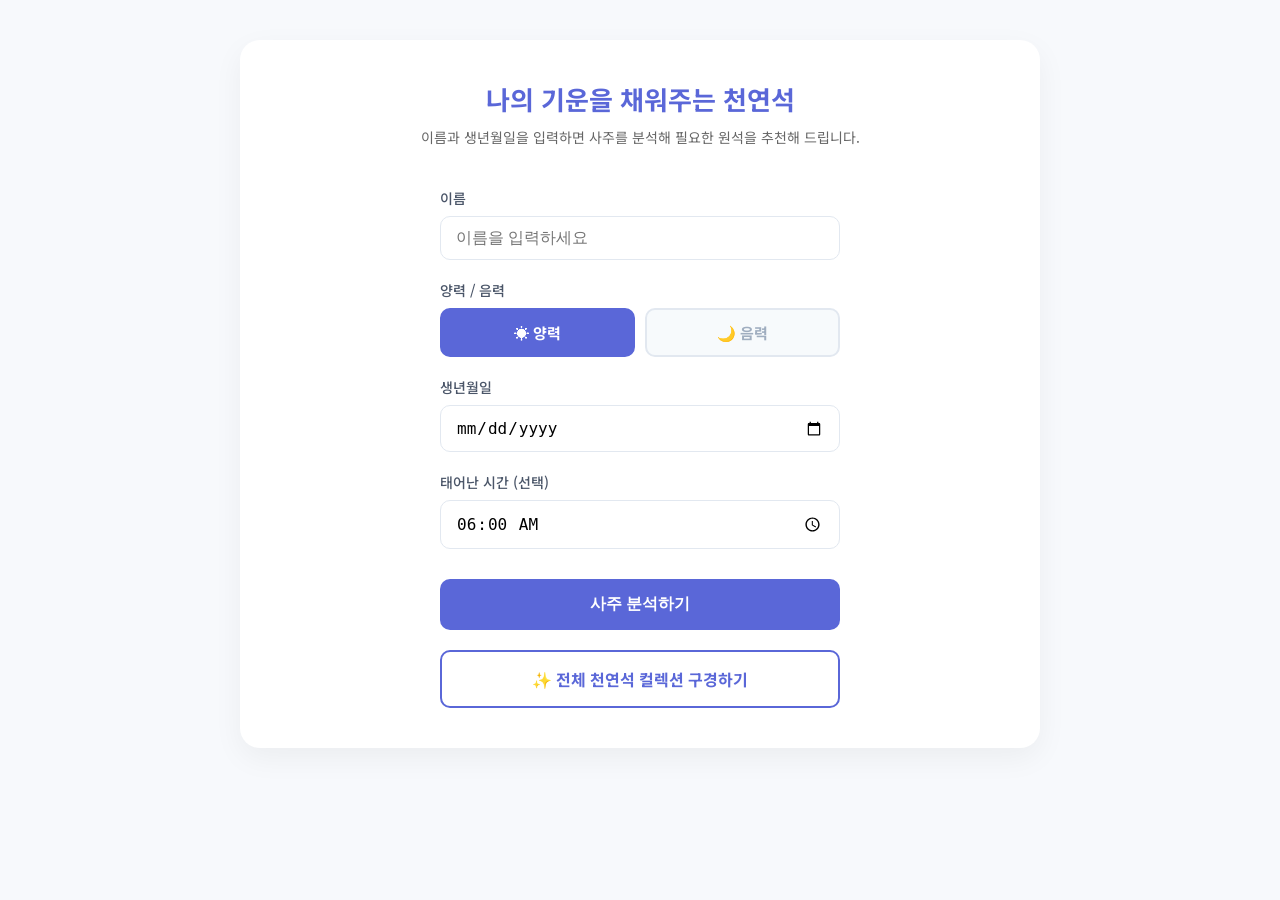
==== index.html @ ecd4c7a5 "Add solar/lunar toggle and set default AM time" ====
<!DOCTYPE html>
<html lang="ko">
<head>
    <meta charset="UTF-8">
    <meta name="viewport" content="width=device-width, initial-scale=1.0">
    <title>사주 기반 천연석 추천</title>
    <!-- 디자인(CSS) 파일 연결 -->
    <link rel="stylesheet" href="style.css">
    <!-- 구글 폰트 연결: 깔끔하고 굵기가 다양한 'Noto Sans KR' 사용 -->
    <link href="https://fonts.googleapis.com/css2?family=Noto+Sans+KR:wght@300;400;500;700;900&display=swap" rel="stylesheet">
</head>
<body>
    <div class="container">
        <!-- 웹사이트 제목 영역 -->
        <header>
            <h1>나의 기운을 채워주는 천연석</h1>
            <p>이름과 생년월일을 입력하면 사주를 분석해 필요한 원석을 추천해 드립니다.</p>
        </header>

        <!-- 정보 입력 폼 -->
        <main>
            <form id="saju-form" class="input-form">
                <!-- 이름 입력칸 추가 -->
                <div class="form-group">
                    <label for="user-name">이름</label>
                    <input type="text" id="user-name" placeholder="이름을 입력하세요" required>
                </div>
                <div class="form-group">
                    <label>양력 / 음력</label>
                    <!-- 양력/음력 선택 토글 버튼 -->
                    <div class="calendar-toggle">
                        <button type="button" id="btn-solar" class="toggle-btn active" onclick="setCalendar('solar')">☀️ 양력</button>
                        <button type="button" id="btn-lunar" class="toggle-btn" onclick="setCalendar('lunar')">🌙 음력</button>
                    </div>
                    <input type="hidden" id="calendar-type" value="solar">
                </div>
                <div class="form-group">
                    <label for="birth-date">생년월일</label>
                    <input type="date" id="birth-date" required>
                </div>
                <div class="form-group">
                    <label for="birth-time">태어난 시간 (선택)</label>
                    <!-- value="06:00" 으로 오전이 기본값으로 자동 설정됩니다 -->
                    <input type="time" id="birth-time" value="06:00">
                </div>
                <button type="submit" class="submit-btn">사주 분석하기</button>
                <!-- 새로 추가된 전체 갤러리 이동 버튼 -->
                <a href="stones.html" class="gallery-link-btn">✨ 전체 천연석 컬렉션 구경하기</a>
            </form>

            <!-- 결과가 표시될 화면 -->
            <div id="result-section" class="result-section hidden">
                
                <!-- 상세 결과 제목 -->
                <div class="result-header">
                    <span class="result-label">RESULT</span>
                    <h2 id="result-title">이상학님의 오행 결과</h2>
                    <!-- 양력/음력, 생년월일, 시간 정보가 여기에 표시됩니다 -->
                    <p id="result-sub-info" style="margin-top: 6px; font-size: 14px; color: #718096; font-weight: 500;"></p>
                </div>

                <!-- 사주 4기둥 카드 영역 -->
                <div class="pillars-container">
                    <!-- 년주 카드 -->
                    <div class="pillar-card">
                        <div class="pillar-title">년주</div>
                        <div class="pillar-hanja">
                            <span class="big-text" id="year-kr">기미</span>
                            <span class="small-text" id="year-hj">己未</span>
                        </div>
                        <div class="pillar-desc" id="year-desc">음 토(土) / 양띠</div>
                        <div class="badges">
                            <span class="badge stem-badge" id="year-stem-badge">천간 토(土)</span>
                            <span class="badge branch-badge" id="year-branch-badge">지지 토(土)</span>
                        </div>
                    </div>
                    
                    <!-- 월주 카드 -->
                    <div class="pillar-card">
                        <div class="pillar-title">월주</div>
                        <div class="pillar-hanja">
                            <span class="big-text" id="month-kr">임신</span>
                            <span class="small-text" id="month-hj">壬申</span>
                        </div>
                        <div class="pillar-desc" id="month-desc">양 수(水) / 원숭이띠</div>
                        <div class="badges">
                            <span class="badge stem-badge" id="month-stem-badge">천간 수(水)</span>
                            <span class="badge branch-badge" id="month-branch-badge">지지 금(金)</span>
                        </div>
                    </div>

                    <!-- 일주 카드 -->
                    <div class="pillar-card">
                        <div class="pillar-title">일주</div>
                        <div class="pillar-hanja">
                            <span class="big-text" id="day-kr">갑인</span>
                            <span class="small-text" id="day-hj">甲寅</span>
                        </div>
                        <div class="pillar-desc" id="day-desc">양 목(木) / 호랑이띠</div>
                        <div class="badges">
                            <span class="badge stem-badge" id="day-stem-badge">천간 목(木)</span>
                            <span class="badge branch-badge" id="day-branch-badge">지지 목(木)</span>
                        </div>
                    </div>

                    <!-- 시주 카드 -->
                    <div class="pillar-card">
                        <div class="pillar-title">시주</div>
                        <div class="pillar-hanja">
                            <span class="big-text" id="hour-kr">병인</span>
                            <span class="small-text" id="hour-hj">丙寅</span>
                        </div>
                        <div class="pillar-desc" id="hour-desc">양 화(火) / 호랑이띠</div>
                        <div class="badges">
                            <span class="badge stem-badge" id="hour-stem-badge">천간 화(火)</span>
                            <span class="badge branch-badge" id="hour-branch-badge">지지 목(木)</span>
                        </div>
                    </div>
                </div>

                <!-- 오행 분포 그래프 영역 -->
                <div class="element-distribution">
                    <h3>오행 분포</h3>
                    
                    <div class="chart-row">
                        <span class="element-label">목(木)</span>
                        <div class="bar-container">
                            <div class="bar bar-wood" id="bar-wood" style="width: 60%;"></div>
                        </div>
                        <span class="element-count" id="count-wood">3</span>
                    </div>

                    <div class="chart-row">
                        <span class="element-label">화(火)</span>
                        <div class="bar-container">
                            <div class="bar bar-fire" id="bar-fire" style="width: 20%;"></div>
                        </div>
                        <span class="element-count" id="count-fire">1</span>
                    </div>

                    <div class="chart-row">
                        <span class="element-label">토(土)</span>
                        <div class="bar-container">
                            <div class="bar bar-earth" id="bar-earth" style="width: 40%;"></div>
                        </div>
                        <span class="element-count" id="count-earth">2</span>
                    </div>

                    <div class="chart-row">
                        <span class="element-label">금(金)</span>
                        <div class="bar-container">
                            <div class="bar bar-metal" id="bar-metal" style="width: 20%;"></div>
                        </div>
                        <span class="element-count" id="count-metal">1</span>
                    </div>

                    <div class="chart-row">
                        <span class="element-label">수(水)</span>
                        <div class="bar-container">
                            <div class="bar bar-water" id="bar-water" style="width: 20%;"></div>
                        </div>
                        <span class="element-count" id="count-water">1</span>
                    </div>
                </div>

                <!-- 사주 총평 영역 -->
                <div class="saju-overall">
                    <h3 class="section-title">나의 사주 총평</h3>
                    <div class="text-box">
                        <p id="saju-overall-text">여기에 사주 총평이 표시됩니다.</p>
                    </div>
                </div>

                <!-- 올해의 운세 4가지 영역 -->
                <div class="yearly-fortune">
                    <h3 class="section-title">2026년 올해의 운세 상세 풀이</h3>
                    <div class="fortune-cards-grid">
                        <div class="fortune-card">
                            <h4 class="color-general">종합운</h4>
                            <p id="fortune-general-text">여기에 종합운이 표시됩니다.</p>
                        </div>
                        <div class="fortune-card">
                            <h4 class="color-wealth">재물운</h4>
                            <p id="fortune-wealth-text">여기에 재물운이 표시됩니다.</p>
                        </div>
                        <div class="fortune-card">
                            <h4 class="color-business">사업/직장운</h4>
                            <p id="fortune-business-text">여기에 사업운이 표시됩니다.</p>
                        </div>
                        <div class="fortune-card">
                            <h4 class="color-love">연애/대인운</h4>
                            <p id="fortune-love-text">여기에 연애운이 표시됩니다.</p>
                        </div>
                    </div>
                </div>

                <h3 class="section-title" style="margin-top: 40px;">맞춤 천연석 추천</h3>
                <div class="element-result">
                    <p id="element-text">여기에 분석 결과가 표시됩니다.</p>
                </div>
                <!-- 동적으로 천연석 카드들이 삽입될 컨테이너 -->
                <div id="recommended-stones-container" class="gallery-grid" style="margin-top: 20px;">
                    <!-- 자바스크립트가 개별 원석 카드를 이곳에 생성합니다 -->
                </div>
                <button id="reset-btn" class="reset-btn">다시 하기</button>
            </div>
        </main>
    </div>
    
    <script src="script.js"></script>
</body>
</html>
---- style.css ----
/* 전체 화면 기본 설정 */
* { box-sizing: border-box; margin: 0; padding: 0; }
body {
    font-family: 'Noto Sans KR', sans-serif;
    background-color: #f7f9fc;
    color: #333;
    display: flex;
    justify-content: center;
    align-items: flex-start; /* 화면이 길어지므로 위에서부터 시작하도록 설정 */
    padding: 40px 20px;
    min-height: 100vh;
}

/* 메인 박스 (카드 4개가 들어가야 하므로 너비를 800px로 넓힘) */
.container {
    background-color: #ffffff;
    width: 100%;
    max-width: 800px; 
    padding: 40px;
    border-radius: 20px;
    box-shadow: 0 10px 30px rgba(0, 0, 0, 0.05);
}

header h1 { font-size: 26px; color: #5a67d8; margin-bottom: 10px; text-align: center; }
header p { font-size: 14px; color: #666; margin-bottom: 40px; text-align: center; line-height: 1.5; }

/* 처음 나오는 입력 폼 설정 (입력칸은 가운데 정렬) */
.input-form { max-width: 400px; margin: 0 auto; display: flex; flex-direction: column; gap: 20px; }
.form-group { display: flex; flex-direction: column; text-align: left; }
.form-group label { font-size: 14px; font-weight: 500; margin-bottom: 8px; color: #4a5568; }
.form-group input { padding: 12px 15px; font-size: 16px; border: 1px solid #e2e8f0; border-radius: 10px; outline: none; transition: border-color 0.3s; }
.form-group input:focus { border-color: #5a67d8; }
.submit-btn { background-color: #5a67d8; color: white; border: none; padding: 15px; font-size: 16px; font-weight: 700; border-radius: 10px; cursor: pointer; transition: 0.3s; margin-top: 10px; }
.submit-btn:hover { background-color: #4c51bf; }

/* 양력/음력 토글 버튼 디자인 */
.calendar-toggle { display: flex; gap: 10px; }
.toggle-btn { flex: 1; padding: 12px; font-size: 15px; font-weight: 700; border-radius: 10px; cursor: pointer; transition: 0.25s; border: 2px solid #e2e8f0; background-color: #f7fafc; color: #a0aec0; font-family: 'Noto Sans KR', sans-serif; }
.toggle-btn.active { background-color: #5a67d8; color: white; border-color: #5a67d8; }
.toggle-btn:hover:not(.active) { border-color: #5a67d8; color: #5a67d8; }

/* 갤러리로 이동하는 링크 버튼 디자인 */
.gallery-link-btn { background-color: #ffffff; color: #5a67d8; border: 2px solid #5a67d8; padding: 15px; font-size: 16px; font-weight: 700; border-radius: 10px; cursor: pointer; transition: 0.3s; text-align: center; text-decoration: none; display: block; }
.gallery-link-btn:hover { background-color: #ebf4ff; }

.hidden { display: none !important; }
.result-section { margin-top: 20px; animation: fadeIn 0.5s ease-out; }

/* 결과 화면 제목 스타일 (예: "RESULT 이상학님의 오행 결과") */
.result-header { margin-bottom: 30px; }
.result-label { display: inline-block; font-size: 12px; font-weight: 700; color: #d69e2e; margin-bottom: 5px; }
#result-title { font-size: 24px; font-weight: 900; color: #2d3748; }

/* 사주 4기둥 나란히 정렬 */
.pillars-container {
    display: flex;
    gap: 15px;
    margin-bottom: 40px;
}

/* 각 기둥 카드 한 장의 디자인 */
.pillar-card {
    flex: 1; /* 4장이 모두 동일한 너비를 가짐 */
    border: 1px solid #e2e8f0;
    border-radius: 10px;
    padding: 20px;
    background-color: #ffffff;
    box-shadow: 0 4px 6px rgba(0,0,0,0.02);
}
.pillar-title { font-size: 13px; font-weight: 700; color: #718096; margin-bottom: 15px; }
.pillar-hanja { margin-bottom: 15px; display: flex; align-items: baseline; gap: 5px; }
.pillar-hanja .big-text { font-size: 32px; font-weight: 900; color: #1a202c; }
.pillar-hanja .small-text { font-size: 14px; font-weight: 700; color: #718096; }
.pillar-desc { font-size: 14px; color: #4a5568; margin-bottom: 20px; }

/* 천간/지지 둥근 뱃지 모양 */
.badges { display: flex; flex-direction: column; gap: 8px; }
.badge { display: inline-block; padding: 6px 12px; border-radius: 20px; font-size: 12px; font-weight: 700; color: white; width: fit-content; }

/* 오행 분포 그래프 전체 영역 */
.element-distribution { margin-bottom: 40px; }
.element-distribution h3 { font-size: 18px; font-weight: 900; color: #2d3748; margin-bottom: 20px; border-bottom: 2px solid #edf2f7; padding-bottom: 10px; }
.chart-row { display: flex; align-items: center; margin-bottom: 12px; gap: 15px; }
.element-label { font-size: 15px; font-weight: 700; color: #4a5568; width: 45px; }
.bar-container { flex: 1; background-color: #edf2f7; height: 16px; border-radius: 10px; overflow: hidden; }
.bar { height: 100%; border-radius: 10px; transition: width 1s ease-out; }
.element-count { font-size: 15px; font-weight: 700; color: #2d3748; width: 20px; text-align: right; }

/* 기운(오행)에 따른 전용 색상 설정 */
.bg-wood, .bar-wood { background-color: #38a169 !important; } /* 나무(목): 초록 */
.bg-fire, .bar-fire { background-color: #e53e3e !important; } /* 불(화): 빨강 */
.bg-earth, .bar-earth { background-color: #d69e2e !important; } /* 흙(토): 황갈색 */
.bg-metal, .bar-metal { background-color: #a0aec0 !important; } /* 쇠(금): 회색 */
.bg-water, .bar-water { background-color: #3182ce !important; } /* 물(수): 파랑 */

/* 천연석 추천 섹션 설정 */
.recommend-title, .section-title { font-size: 20px; font-weight: 900; color: #2d3748; margin-bottom: 20px; border-bottom: 2px solid #edf2f7; padding-bottom: 10px; text-align: left; }
.element-result { background-color: #e6fffa; padding: 15px; border-radius: 10px; margin-bottom: 25px; color: #2c7a7b; font-size: 16px; font-weight: 700; }
.stone-card { background-color: #f7fafc; border-radius: 15px; padding: 20px; margin-bottom: 20px; border: 1px solid #edf2f7; text-align: center; }
.stone-image-placeholder, .bracelet-image-placeholder { width: 100%; height: 300px; background-color: #e2e8f0; border-radius: 10px; margin-bottom: 15px; background-size: cover; background-position: center; transition: opacity 0.2s, transform 0.2s; }
/* 이미지 링크 래퍼: 클릭 가능한 영역으로 표시 */
.stone-image-link { display: block; cursor: pointer; border-radius: 10px; overflow: hidden; }
.stone-image-link:hover .stone-image-placeholder,
.stone-image-link:hover .bracelet-image-placeholder { opacity: 0.85; transform: scale(1.02); }
.stone-card h3 { font-size: 22px; color: #5a67d8; margin-bottom: 10px; }
.stone-card p { font-size: 15px; color: #4a5568; line-height: 1.6; }

/* 새로 추가된 긴 텍스트 영역 공통 스타일 */
.text-box { background-color: #f7fafc; border: 1px solid #edf2f7; border-radius: 15px; padding: 30px; text-align: left; margin-bottom: 30px; }
.text-box p { font-size: 16px; color: #4a5568; line-height: 1.8; white-space: pre-wrap; }

/* 올해의 운세 카드 그리드 (컴퓨터에서는 2칸씩) */
.fortune-cards-grid { display: grid; grid-template-columns: 1fr 1fr; gap: 20px; margin-bottom: 40px; }
.fortune-card { background-color: #ffffff; border: 1px solid #e2e8f0; border-radius: 15px; padding: 25px; box-shadow: 0 4px 6px rgba(0,0,0,0.02); text-align: left; }
.fortune-card h4 { font-size: 18px; font-weight: 900; margin-bottom: 15px; }
.fortune-card p { font-size: 15px; color: #4a5568; line-height: 1.7; white-space: pre-wrap; }

/* 운세별 포인트 색상 */
.color-general { color: #5a67d8; }
.color-wealth { color: #d69e2e; }
.color-business { color: #38a169; }
.color-love { color: #e53e3e; }

/* 원석 심층 분석 영역 */
.stone-short-desc { margin-bottom: 20px; }
.stone-long-desc { background-color: #ffffff; border: 1px solid #e2e8f0; border-radius: 10px; padding: 20px; text-align: left; margin-top: 20px; }
.stone-long-desc h4 { font-size: 16px; font-weight: 700; color: #2d3748; margin-bottom: 10px; }
.stone-long-desc p { font-size: 15px; color: #4a5568; line-height: 1.7; white-space: pre-wrap; }

/* 전체 갤러리 페이지 전용 레이아웃 */
.gallery-container { max-width: 1000px; text-align: center; }
.gallery-grid { display: grid; grid-template-columns: repeat(auto-fit, minmax(300px, 1fr)); gap: 30px; margin-top: 40px; }

.reset-btn { background-color: transparent; color: #a0aec0; border: 1px solid #e2e8f0; padding: 10px 20px; font-size: 14px; border-radius: 8px; cursor: pointer; transition: 0.3s; display: block; margin: 0 auto; margin-top: 40px; }
.reset-btn:hover { color: #4a5568; border-color: #cbd5e0; }

@keyframes fadeIn { from { opacity: 0; transform: translateY(10px); } to { opacity: 1; transform: translateY(0); } }

/* 스마트폰과 같은 작은 화면(600px 이하)에 접속했을 때의 반응형 디자인 */
@media (max-width: 600px) {
    /* 4기둥 카드를 가로가 아닌 세로로 길게 정렬 */
    .pillars-container { flex-direction: column; } 
    /* 운세 카드 4개도 세로로 1줄씩 길게 정렬 */
    .fortune-cards-grid { grid-template-columns: 1fr; }
    .container { padding: 20px; }
    .stone-image-placeholder, .bracelet-image-placeholder { height: 200px; }
}
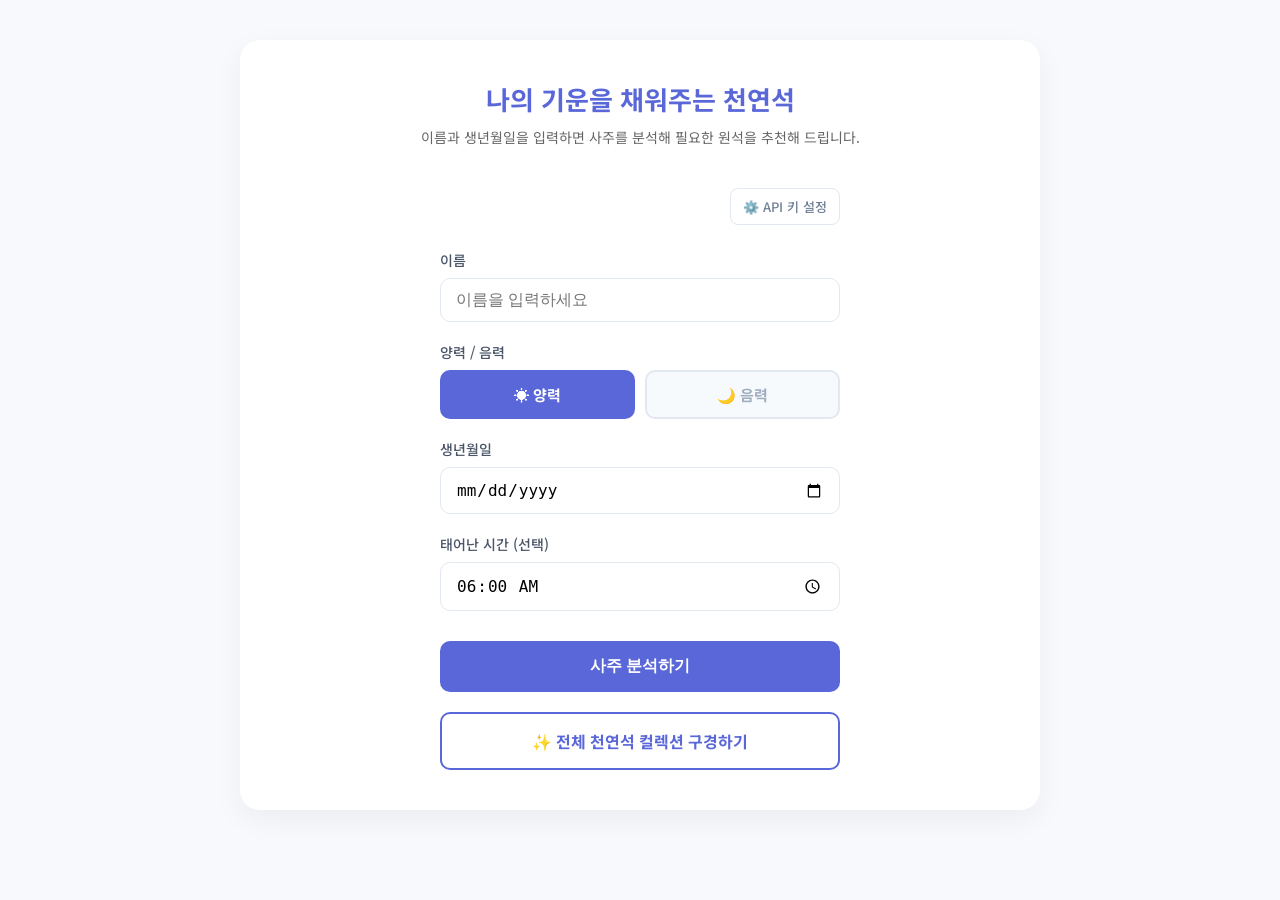
==== commit 06e982c4: "feat: 한국천문연구원 음양력 OpenAPI 연동 및 .env 설정 파일 연동 추가" ====
--- a/index.html
+++ b/index.html
@@ -20,6 +20,10 @@
         <!-- 정보 입력 폼 -->
         <main>
             <form id="saju-form" class="input-form">
+                <!-- API 키 설정 버튼 -->
+                <div class="api-settings-container" style="text-align: right; margin-bottom: 5px;">
+                    <button type="button" id="btn-api-settings" class="api-settings-btn">⚙️ API 키 설정</button>
+                </div>
                 <!-- 이름 입력칸 추가 -->
                 <div class="form-group">
                     <label for="user-name">이름</label>
@@ -207,6 +211,23 @@
         </main>
     </div>
     
+    <!-- API 키 설정을 위한 모달 창 -->
+    <div id="api-modal" class="modal">
+        <div class="modal-content">
+            <span class="close-modal" id="close-api-modal">&times;</span>
+            <h3>공공데이터 API 설정</h3>
+            <p class="modal-desc">음력 생년월일 변환에 필요한 한국천문연구원 API 서비스 키(Service Key)를 입력해주세요.</p>
+            <div class="form-group" style="margin-bottom: 20px;">
+                <label for="api-key-input" style="font-size: 13px; font-weight: 500; color: #4a5568; display: block; margin-bottom: 8px;">서비스 키 (인증키)</label>
+                <input type="password" id="api-key-input" placeholder="발급받은 인증키를 입력하세요" style="width: 100%; padding: 12px; font-size: 14px; border: 1px solid #e2e8f0; border-radius: 8px; outline: none;">
+            </div>
+            <div class="modal-buttons">
+                <button type="button" id="save-api-key-btn" class="modal-btn save-btn">저장하기</button>
+                <button type="button" id="delete-api-key-btn" class="modal-btn delete-btn">삭제</button>
+            </div>
+        </div>
+    </div>
+
     <script src="script.js"></script>
 </body>
 </html>
--- a/style.css
+++ b/style.css
@@ -145,3 +145,115 @@
     .container { padding: 20px; }
     .stone-image-placeholder, .bracelet-image-placeholder { height: 200px; }
 }
+
+/* API 설정 버튼 */
+.api-settings-btn {
+    background-color: transparent;
+    color: #718096;
+    border: 1px solid #e2e8f0;
+    padding: 8px 12px;
+    font-size: 13px;
+    font-weight: 500;
+    border-radius: 8px;
+    cursor: pointer;
+    transition: 0.3s;
+    font-family: 'Noto Sans KR', sans-serif;
+}
+.api-settings-btn:hover {
+    color: #4a5568;
+    border-color: #cbd5e0;
+    background-color: #f7fafc;
+}
+
+/* API 설정 모달 스타일 */
+.modal {
+    position: fixed;
+    z-index: 1000;
+    left: 0;
+    top: 0;
+    width: 100%;
+    height: 100%;
+    overflow: auto;
+    background-color: rgba(0, 0, 0, 0.4);
+    display: flex;
+    justify-content: center;
+    align-items: center;
+    opacity: 0;
+    pointer-events: none;
+    transition: opacity 0.3s ease;
+}
+.modal.show {
+    opacity: 1;
+    pointer-events: auto;
+}
+.modal-content {
+    background-color: #ffffff;
+    padding: 30px;
+    border-radius: 15px;
+    width: 90%;
+    max-width: 450px;
+    box-shadow: 0 10px 25px rgba(0, 0, 0, 0.1);
+    position: relative;
+    animation: modalSlideUp 0.3s ease-out;
+}
+@keyframes modalSlideUp {
+    from { transform: translateY(20px); opacity: 0; }
+    to { transform: translateY(0); opacity: 1; }
+}
+.close-modal {
+    position: absolute;
+    right: 20px;
+    top: 15px;
+    font-size: 24px;
+    font-weight: bold;
+    color: #a0aec0;
+    cursor: pointer;
+    transition: color 0.2s;
+}
+.close-modal:hover {
+    color: #4a5568;
+}
+.modal h3 {
+    font-size: 18px;
+    color: #2d3748;
+    margin-bottom: 8px;
+    font-weight: 700;
+}
+.modal-desc {
+    font-size: 13px;
+    color: #718096;
+    margin-bottom: 20px;
+    line-height: 1.5;
+}
+.modal-buttons {
+    display: flex;
+    gap: 10px;
+    margin-top: 20px;
+}
+.modal-btn {
+    flex: 1;
+    padding: 12px;
+    font-size: 14px;
+    font-weight: 700;
+    border-radius: 8px;
+    cursor: pointer;
+    transition: 0.2s;
+    border: none;
+    font-family: 'Noto Sans KR', sans-serif;
+}
+.save-btn {
+    background-color: #5a67d8;
+    color: white;
+}
+.save-btn:hover {
+    background-color: #4c51bf;
+}
+.delete-btn {
+    background-color: #f7fafc;
+    color: #e53e3e;
+    border: 1px solid #fed7d7;
+}
+.delete-btn:hover {
+    background-color: #fff5f5;
+}
+
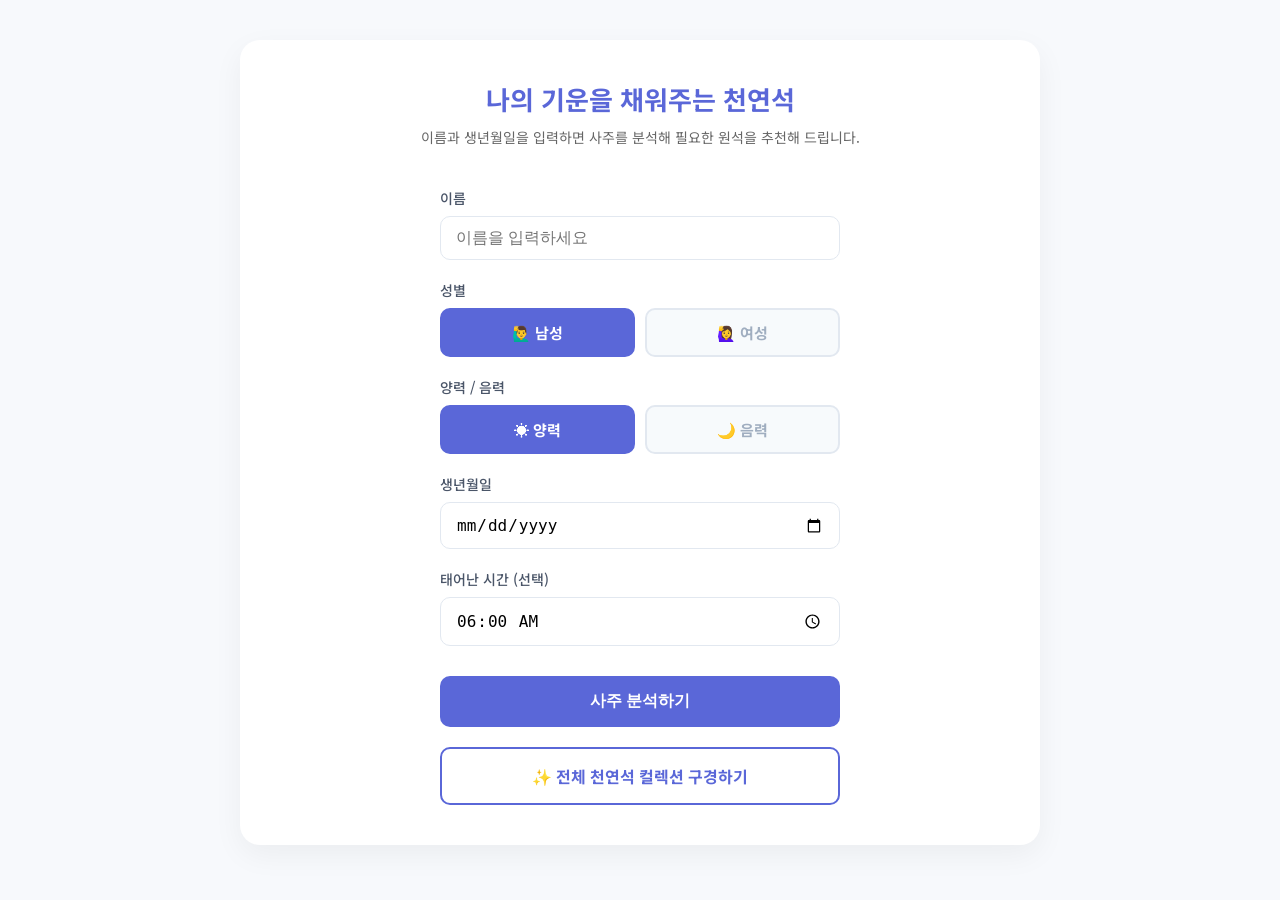
==== commit 1b403b4a: "feat & docs: 성별 연동 및 API XML 뷰어 추가, sagu_plan.md 최종 기획 설계서 생성" ====
--- a/index.html
+++ b/index.html
@@ -20,14 +20,19 @@
         <!-- 정보 입력 폼 -->
         <main>
             <form id="saju-form" class="input-form">
-                <!-- API 키 설정 버튼 -->
-                <div class="api-settings-container" style="text-align: right; margin-bottom: 5px;">
-                    <button type="button" id="btn-api-settings" class="api-settings-btn">⚙️ API 키 설정</button>
-                </div>
                 <!-- 이름 입력칸 추가 -->
                 <div class="form-group">
                     <label for="user-name">이름</label>
                     <input type="text" id="user-name" placeholder="이름을 입력하세요" required>
+                </div>
+                <!-- 성별 선택 UI 추가 -->
+                <div class="form-group">
+                    <label>성별</label>
+                    <div class="gender-toggle" style="display: flex; gap: 10px;">
+                        <button type="button" id="btn-male" class="toggle-btn active" onclick="setGender('male')">🙋‍♂️ 남성</button>
+                        <button type="button" id="btn-female" class="toggle-btn" onclick="setGender('female')">🙋‍♀️ 여성</button>
+                    </div>
+                    <input type="hidden" id="user-gender" value="male">
                 </div>
                 <div class="form-group">
                     <label>양력 / 음력</label>
@@ -122,6 +127,45 @@
                     </div>
                 </div>
 
+                <!-- 상세 음양력 정보 카드 영역 -->
+                <div id="lunar-solar-detail-section" class="lunar-solar-detail-box">
+                    <h3>상세 음양력 정보</h3>
+                    <div class="detail-grid">
+                        <div class="detail-item">
+                            <span class="detail-label">양력 날짜</span>
+                            <span class="detail-value" id="detail-solar-date">-</span>
+                        </div>
+                        <div class="detail-item">
+                            <span class="detail-label">음력 날짜</span>
+                            <span class="detail-value" id="detail-lunar-date">-</span>
+                        </div>
+                        <div class="detail-item">
+                            <span class="detail-label">성별</span>
+                            <span class="detail-value" id="detail-gender">-</span>
+                        </div>
+                        <div class="detail-item">
+                            <span class="detail-label">태어난 시간</span>
+                            <span class="detail-value" id="detail-birth-time">-</span>
+                        </div>
+                        <div class="detail-item">
+                            <span class="detail-label">음력 간지</span>
+                            <span class="detail-value" id="detail-ganji">-</span>
+                        </div>
+                        <div class="detail-item">
+                            <span class="detail-label">율리우스적일</span>
+                            <span class="detail-value" id="detail-julian">-</span>
+                        </div>
+                    </div>
+                </div>
+
+                <!-- API 원본 XML 응답 확인 영역 -->
+                <details id="api-raw-data-section" class="api-raw-data-box" style="margin-bottom: 40px; text-align: left;">
+                    <summary style="font-weight: 700; color: #4a5568; cursor: pointer; padding: 12px 15px; border: 1px solid #e2e8f0; border-radius: 10px; background-color: #f8fafc; user-select: none; display: list-item; outline: none; transition: 0.2s;">📄 공공데이터 API 원본 데이터 (XML) 보기</summary>
+                    <div style="margin-top: 15px; background-color: #2d3748; color: #cbd5e0; padding: 20px; border-radius: 10px; overflow-x: auto; font-family: monospace; font-size: 13px; line-height: 1.6; border: 1px solid #1a202c;">
+                        <pre id="api-raw-xml" style="white-space: pre-wrap; word-break: break-all; margin: 0;"></pre>
+                    </div>
+                </details>
+
                 <!-- 오행 분포 그래프 영역 -->
                 <div class="element-distribution">
                     <h3>오행 분포</h3>
@@ -211,23 +255,6 @@
         </main>
     </div>
     
-    <!-- API 키 설정을 위한 모달 창 -->
-    <div id="api-modal" class="modal">
-        <div class="modal-content">
-            <span class="close-modal" id="close-api-modal">&times;</span>
-            <h3>공공데이터 API 설정</h3>
-            <p class="modal-desc">음력 생년월일 변환에 필요한 한국천문연구원 API 서비스 키(Service Key)를 입력해주세요.</p>
-            <div class="form-group" style="margin-bottom: 20px;">
-                <label for="api-key-input" style="font-size: 13px; font-weight: 500; color: #4a5568; display: block; margin-bottom: 8px;">서비스 키 (인증키)</label>
-                <input type="password" id="api-key-input" placeholder="발급받은 인증키를 입력하세요" style="width: 100%; padding: 12px; font-size: 14px; border: 1px solid #e2e8f0; border-radius: 8px; outline: none;">
-            </div>
-            <div class="modal-buttons">
-                <button type="button" id="save-api-key-btn" class="modal-btn save-btn">저장하기</button>
-                <button type="button" id="delete-api-key-btn" class="modal-btn delete-btn">삭제</button>
-            </div>
-        </div>
-    </div>
-
     <script src="script.js"></script>
 </body>
 </html>
--- a/style.css
+++ b/style.css
@@ -34,7 +34,7 @@
 .submit-btn:hover { background-color: #4c51bf; }
 
 /* 양력/음력 토글 버튼 디자인 */
-.calendar-toggle { display: flex; gap: 10px; }
+.calendar-toggle, .gender-toggle { display: flex; gap: 10px; }
 .toggle-btn { flex: 1; padding: 12px; font-size: 15px; font-weight: 700; border-radius: 10px; cursor: pointer; transition: 0.25s; border: 2px solid #e2e8f0; background-color: #f7fafc; color: #a0aec0; font-family: 'Noto Sans KR', sans-serif; }
 .toggle-btn.active { background-color: #5a67d8; color: white; border-color: #5a67d8; }
 .toggle-btn:hover:not(.active) { border-color: #5a67d8; color: #5a67d8; }
@@ -146,114 +146,52 @@
     .stone-image-placeholder, .bracelet-image-placeholder { height: 200px; }
 }
 
-/* API 설정 버튼 */
-.api-settings-btn {
-    background-color: transparent;
+/* 상세 음양력 정보 카드 디자인 */
+.lunar-solar-detail-box {
+    background-color: #ffffff;
+    border: 1px solid #e2e8f0;
+    border-radius: 15px;
+    padding: 25px 30px;
+    margin-bottom: 40px;
+    box-shadow: 0 4px 6px rgba(0,0,0,0.02);
+}
+.lunar-solar-detail-box h3 {
+    font-size: 18px;
+    font-weight: 900;
+    color: #2d3748;
+    margin-bottom: 20px;
+    border-bottom: 2px solid #edf2f7;
+    padding-bottom: 10px;
+    text-align: left;
+}
+.detail-grid {
+    display: grid;
+    grid-template-columns: 1fr 1fr;
+    gap: 20px;
+}
+.detail-item {
+    display: flex;
+    justify-content: space-between;
+    align-items: center;
+    border-bottom: 1px dashed #edf2f7;
+    padding-bottom: 12px;
+}
+.detail-label {
+    font-size: 14px;
+    font-weight: 700;
     color: #718096;
-    border: 1px solid #e2e8f0;
-    padding: 8px 12px;
-    font-size: 13px;
+}
+.detail-value {
+    font-size: 15px;
     font-weight: 500;
-    border-radius: 8px;
-    cursor: pointer;
-    transition: 0.3s;
-    font-family: 'Noto Sans KR', sans-serif;
-}
-.api-settings-btn:hover {
-    color: #4a5568;
-    border-color: #cbd5e0;
-    background-color: #f7fafc;
+    color: #2d3748;
 }
 
-/* API 설정 모달 스타일 */
-.modal {
-    position: fixed;
-    z-index: 1000;
-    left: 0;
-    top: 0;
-    width: 100%;
-    height: 100%;
-    overflow: auto;
-    background-color: rgba(0, 0, 0, 0.4);
-    display: flex;
-    justify-content: center;
-    align-items: center;
-    opacity: 0;
-    pointer-events: none;
-    transition: opacity 0.3s ease;
-}
-.modal.show {
-    opacity: 1;
-    pointer-events: auto;
-}
-.modal-content {
-    background-color: #ffffff;
-    padding: 30px;
-    border-radius: 15px;
-    width: 90%;
-    max-width: 450px;
-    box-shadow: 0 10px 25px rgba(0, 0, 0, 0.1);
-    position: relative;
-    animation: modalSlideUp 0.3s ease-out;
-}
-@keyframes modalSlideUp {
-    from { transform: translateY(20px); opacity: 0; }
-    to { transform: translateY(0); opacity: 1; }
-}
-.close-modal {
-    position: absolute;
-    right: 20px;
-    top: 15px;
-    font-size: 24px;
-    font-weight: bold;
-    color: #a0aec0;
-    cursor: pointer;
-    transition: color 0.2s;
-}
-.close-modal:hover {
-    color: #4a5568;
-}
-.modal h3 {
-    font-size: 18px;
-    color: #2d3748;
-    margin-bottom: 8px;
-    font-weight: 700;
-}
-.modal-desc {
-    font-size: 13px;
-    color: #718096;
-    margin-bottom: 20px;
-    line-height: 1.5;
-}
-.modal-buttons {
-    display: flex;
-    gap: 10px;
-    margin-top: 20px;
-}
-.modal-btn {
-    flex: 1;
-    padding: 12px;
-    font-size: 14px;
-    font-weight: 700;
-    border-radius: 8px;
-    cursor: pointer;
-    transition: 0.2s;
-    border: none;
-    font-family: 'Noto Sans KR', sans-serif;
-}
-.save-btn {
-    background-color: #5a67d8;
-    color: white;
-}
-.save-btn:hover {
-    background-color: #4c51bf;
-}
-.delete-btn {
-    background-color: #f7fafc;
-    color: #e53e3e;
-    border: 1px solid #fed7d7;
-}
-.delete-btn:hover {
-    background-color: #fff5f5;
+@media (max-width: 600px) {
+    .detail-grid {
+        grid-template-columns: 1fr;
+        gap: 12px;
+    }
 }
 
+
